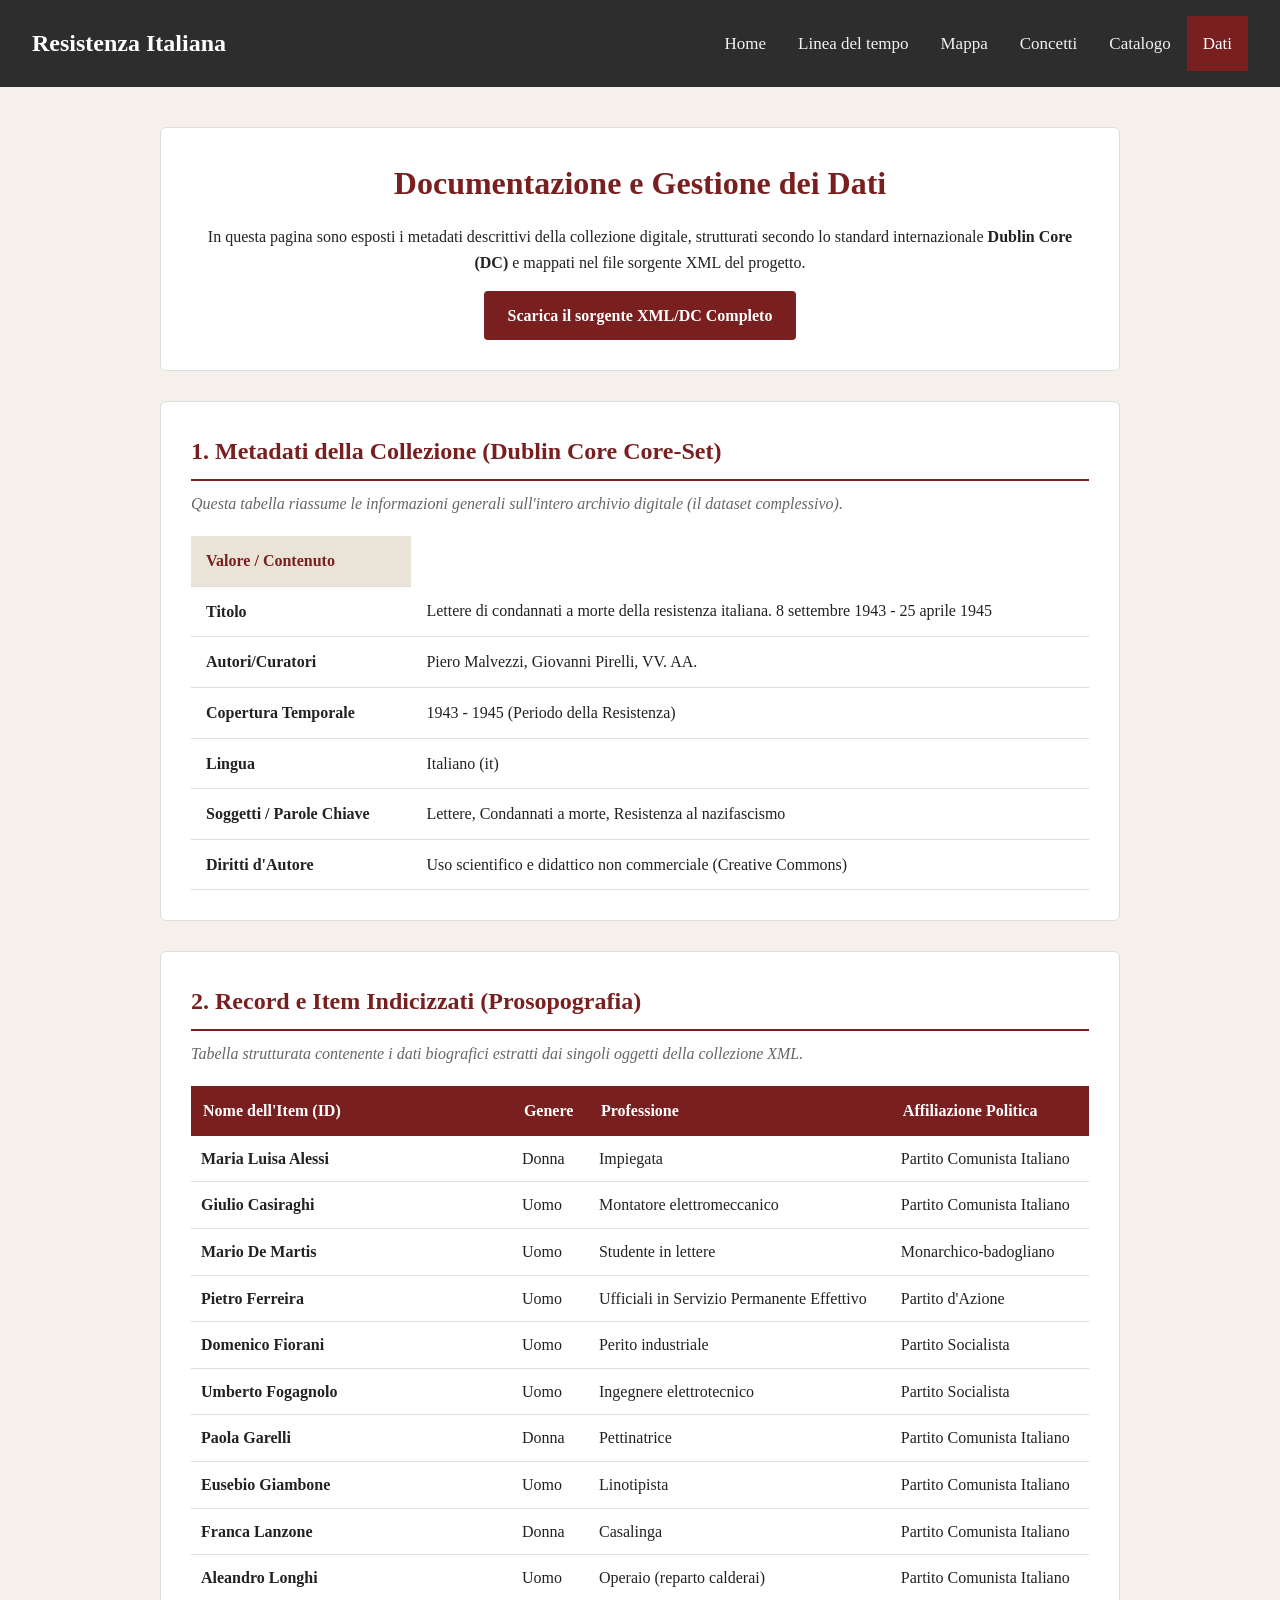
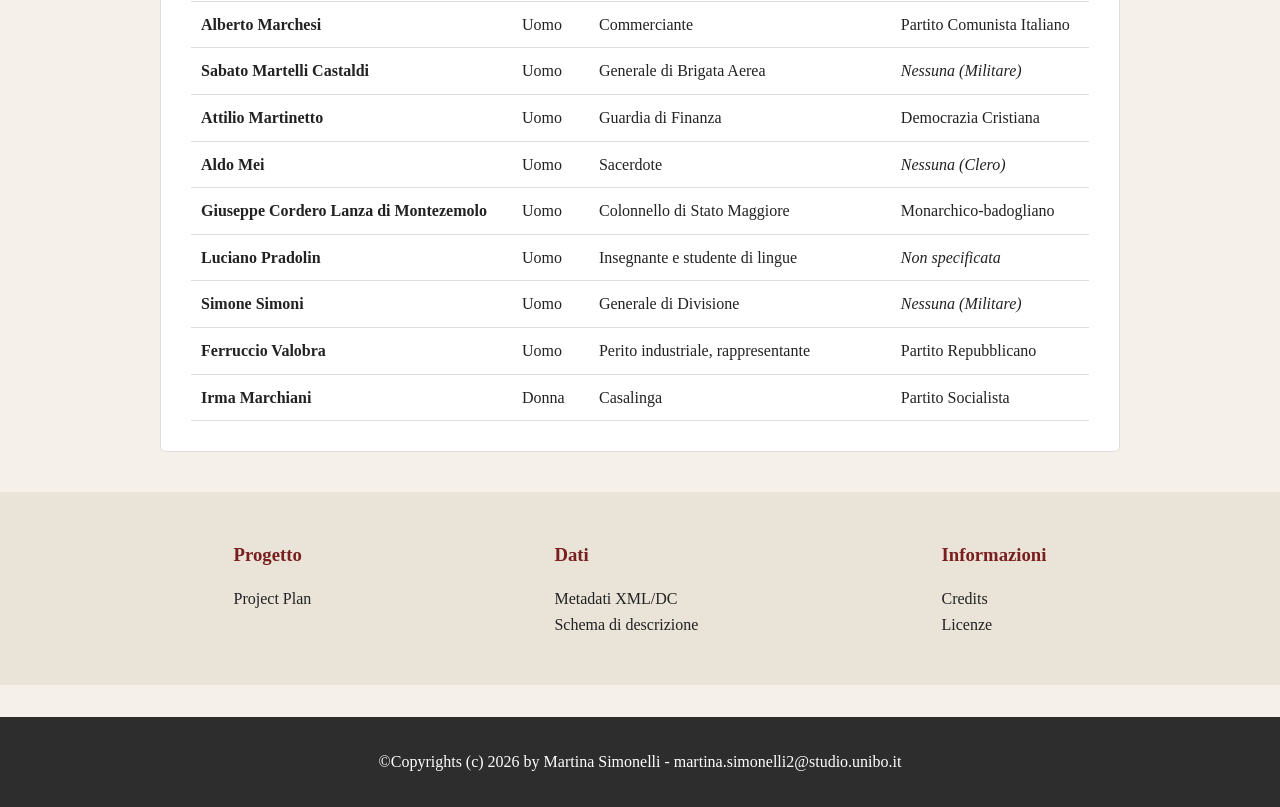
==== Digital Humanities/dati.html @ 3c90d602 "Add files via upload" ====
<!DOCTYPE html>
<html lang="it">
<head>
  <meta charset="UTF-8">
  <meta name="viewport" content="width=device-width, initial-scale=1.0">
  <title>Dati e Metadati del Progetto - Resistenza Italiana</title>
  <link rel="stylesheet" type="text/css" href="dati.css" />
</head>
<body>

  <header>
    <div class="logo">Resistenza Italiana</div>
    <div class="topnav">
      <a href="home.html">Home</a>
      <a href="linea_del_tempo.html">Linea del tempo</a>
      <a href="mappa.html">Mappa</a>
      <a href="concetti.html">Concetti</a>
      <a href="catalogo.html">Catalogo</a>
      <a class="active" href="dati.html">Dati</a>
    </div>
  </header>

  <main class="dati-container">
    
    <div class="dati-intro">
      <h1>Documentazione e Gestione dei Dati</h1>
      <p>In questa pagina sono esposti i metadati descrittivi della collezione digitale, strutturati secondo lo standard internazionale <strong>Dublin Core (DC)</strong> e mappati nel file sorgente XML del progetto.</p>
      <a href="metadati-progetto.xml" target="_blank" class="xml-button"> Scarica il sorgente XML/DC Completo</a>
    </div>

    <section class="dati-section">
      <h2>1. Metadati della Collezione (Dublin Core Core-Set)</h2>
      <p class="section-desc">Questa tabella riassume le informazioni generali sull'intero archivio digitale (il dataset complessivo).</p>
      
      <table class="metadata-table">
        <thead>
          <tr>
            <th>Valore / Contenuto</th>
          </tr>
        </thead>
        <tbody>
          <tr>
            <td><strong>Titolo</strong></td>
            <td>Lettere di condannati a morte della resistenza italiana. 8 settembre 1943 - 25 aprile 1945</td>
          </tr>
          <tr>
            <td><strong>Autori/Curatori</strong></td>
            <td>Piero Malvezzi, Giovanni Pirelli, VV. AA.</td>
          </tr>
          <tr>
            <td><strong>Copertura Temporale</strong></td>
            <td>1943 - 1945 (Periodo della Resistenza)</td>
          </tr>
          <tr>
            <td><strong>Lingua</strong></td>
            <td>Italiano (it)</td>
          </tr>
          <tr>
            <td><strong>Soggetti / Parole Chiave</strong></td>
            <td>Lettere, Condannati a morte, Resistenza al nazifascismo</td>
          </tr>
          <tr>
            <td><strong>Diritti d'Autore</strong></td>
            <td>Uso scientifico e didattico non commerciale (Creative Commons)</td>
          </tr>
        </tbody>
      </table>
    </section>

    <section class="dati-section">
      <h2>2. Record e Item Indicizzati (Prosopografia)</h2>
      <p class="section-desc">Tabella strutturata contenente i dati biografici estratti dai singoli oggetti della collezione XML.</p>

      <table id="metadataTable">
        <thead>
          <tr>
            <th>Nome dell'Item (ID)</th>
            <th>Genere</th>
            <th>Professione</th>
            <th>Affiliazione Politica</th>
          </tr>
        </thead>
        <tbody>
          <tr>
            <td><strong>Maria Luisa Alessi</strong></td>
            <td>Donna</td>
            <td>Impiegata</td>
            <td>Partito Comunista Italiano</td>
          </tr>
          <tr>
            <td><strong>Giulio Casiraghi</strong></td>
            <td>Uomo</td>
            <td>Montatore elettromeccanico</td>
            <td>Partito Comunista Italiano</td>
          </tr>
          <tr>
            <td><strong>Mario De Martis</strong></td>
            <td>Uomo</td>
            <td>Studente in lettere</td>
            <td>Monarchico-badogliano</td>
          </tr>
          <tr>
            <td><strong>Pietro Ferreira</strong></td>
            <td>Uomo</td>
            <td>Ufficiali in Servizio Permanente Effettivo</td>
            <td>Partito d'Azione</td>
          </tr>
          <tr>
            <td><strong>Domenico Fiorani</strong></td>
            <td>Uomo</td>
            <td>Perito industriale</td>
            <td>Partito Socialista</td>
          </tr>
          <tr>
            <td><strong>Umberto Fogagnolo</strong></td>
            <td>Uomo</td>
            <td>Ingegnere elettrotecnico</td>
            <td>Partito Socialista</td>
          </tr>
          <tr>
            <td><strong>Paola Garelli</strong></td>
            <td>Donna</td>
            <td>Pettinatrice</td>
            <td>Partito Comunista Italiano</td>
          </tr>
          <tr>
            <td><strong>Eusebio Giambone</strong></td>
            <td>Uomo</td>
            <td>Linotipista</td>
            <td>Partito Comunista Italiano</td>
          </tr>
          <tr>
            <td><strong>Franca Lanzone</strong></td>
            <td>Donna</td>
            <td>Casalinga</td>
            <td>Partito Comunista Italiano</td>
          </tr>
          <tr>
            <td><strong>Aleandro Longhi</strong></td>
            <td>Uomo</td>
            <td>Operaio (reparto calderai)</td>
            <td>Partito Comunista Italiano</td>
          </tr>
          <tr>
            <td><strong>Alberto Marchesi</strong></td>
            <td>Uomo</td>
            <td>Commerciante</td>
            <td>Partito Comunista Italiano</td>
          </tr>
          <tr>
            <td><strong>Sabato Martelli Castaldi</strong></td>
            <td>Uomo</td>
            <td>Generale di Brigata Aerea</td>
            <td><em>Nessuna (Militare)</em></td>
          </tr>
          <tr>
            <td><strong>Attilio Martinetto</strong></td>
            <td>Uomo</td>
            <td>Guardia di Finanza</td>
            <td>Democrazia Cristiana</td>
          </tr>
          <tr>
            <td><strong>Aldo Mei</strong></td>
            <td>Uomo</td>
            <td>Sacerdote</td>
            <td><em>Nessuna (Clero)</em></td>
          </tr>
          <tr>
            <td><strong>Giuseppe Cordero Lanza di Montezemolo</strong></td>
            <td>Uomo</td>
            <td>Colonnello di Stato Maggiore</td>
            <td>Monarchico-badogliano</td>
          </tr>
          <tr>
            <td><strong>Luciano Pradolin</strong></td>
            <td>Uomo</td>
            <td>Insegnante e studente di lingue</td>
            <td><em>Non specificata</em></td>
          </tr>
          <tr>
            <td><strong>Simone Simoni</strong></td>
            <td>Uomo</td>
            <td>Generale di Divisione</td>
            <td><em>Nessuna (Militare)</em></td>
          </tr>
          <tr>
            <td><strong>Ferruccio Valobra</strong></td>
            <td>Uomo</td>
            <td>Perito industriale, rappresentante</td>
            <td>Partito Repubblicano</td>
          </tr>
          <tr>
            <td><strong>Irma Marchiani</strong></td>
            <td>Donna</td>
            <td>Casalinga</td>
            <td>Partito Socialista</td>
          </tr>
        </tbody>
      </table>
    </section>

  </main>


  <section class="pre-footer">
    <div class="pre-footer-column">
      <h3>Progetto</h3>
      <ul>
        <li><a href="project-plan.html">Project Plan</a></li>
      </ul>
    </div>
    <div class="pre-footer-column">
      <h3>Dati</h3>
      <ul>
        <li><a href="metadati-progetto.xml">Metadati XML/DC</a></li>
        <li><a href="xml.html">Schema di descrizione</a></li>
      </ul>
    </div>
    <div class="pre-footer-column">
      <h3>Informazioni</h3>
      <ul>
            <li><a href="credits.html">Credits</a></li>
            <li><a href="licenze.html">Licenze</a></li>
        </ul>
    </div>
  </section>

  <footer >
    <p>©Copyrights (c) 2026 by Martina Simonelli - martina.simonelli2@studio.unibo.it</p>
  </footer>

</body>
</html>
---- Digital Humanities/dati.css ----
/* ==========================================================================
   RESET GENERALE E REGOLE BASE (Ereditate dal tuo layout)
   ========================================================================== */
* {
  margin: 0;
  padding: 0;
  box-sizing: border-box;
}

body {
  font-family: Georgia, serif;
  background-color: #f5f1ea;
  color: #222;
  line-height: 1.6;
}

/* NAVBAR (Uguale alle altre pagine) */
header {
  position: sticky;
  top: 0;
  z-index: 1000;
  background-color: #2d2d2d;
  color: white;
  padding: 1rem 2rem;
  display: flex;
  justify-content: space-between;
  align-items: center;
}

.logo {
  font-size: 1.5rem;
  font-weight: bold;
}

.topnav a {
  float: left;
  color: #f2f2f2;
  text-align: center;
  padding: 14px 16px;
  text-decoration: none;
  font-size: 17px;
}

.topnav a:hover {
  background-color: #ddd;
  color: black;
}

.topnav a.active {
  background-color: #7a1f1f;
  color: white;
}

/* ==========================================================================
   CONTENUTI PAGINA DATI
   ========================================================================== */
.dati-container {
  max-width: 1000px;
  margin: 40px auto;
  padding: 0 20px;
}

.dati-intro {
  background-color: white;
  padding: 30px;
  border-radius: 6px;
  border: 1px solid #ddd;
  margin-bottom: 30px;
  text-align: center;
}

.dati-intro h1 {
  color: #7a1f1f;
  margin-bottom: 15px;
}

/* Pulsante per scaricare l'XML */
.xml-button {
  display: inline-block;
  background-color: #7a1f1f;
  color: white;
  text-decoration: none;
  padding: 12px 24px;
  border-radius: 4px;
  font-weight: bold;
  margin-top: 15px;
  transition: background-color 0.2s;
}

.xml-button:hover {
  background-color: #5a1616;
}

/* SEZIONI */
.dati-section {
  background-color: white;
  padding: 30px;
  border-radius: 6px;
  border: 1px solid #ddd;
  margin-bottom: 30px;
}

.dati-section h2 {
  color: #7a1f1f;
  border-bottom: 2px solid #7a1f1f;
  padding-bottom: 8px;
  margin-bottom: 10px;
}

.section-desc {
  font-style: italic;
  color: #666;
  margin-bottom: 20px;
}

/* --- TABELLA METADATI DUBLIN CORE --- */
.metadata-table {
  width: 100%;
  border-collapse: collapse; /* Unisce i bordi delle celle */
  margin-top: 10px;
}

.metadata-table th, 
.metadata-table td {
  padding: 12px 15px;
  text-align: left;
  border-bottom: 1px solid #ddd;
}

.metadata-table th {
  background-color: #e9e3d8;
  color: #7a1f1f;
  font-weight: bold;
}

.metadata-table tr:hover {
  background-color: #fdfbf7; /* Effetto riga evidenziata al passaggio del mouse */
}

.data-page {
    max-width: 1200px;
    margin: 40px auto;
    padding: 0 20px;
}

.stats-grid {
    display: grid;
    grid-template-columns: repeat(auto-fit, minmax(180px,1fr));
    gap: 20px;
    margin-bottom: 40px;
}

.stat-card {
    background: white;
    border-left: 5px solid #7a1f1f;
    padding: 20px;
    box-shadow: 0 2px 6px rgba(0,0,0,.15);
}

.stat-number {
    display: block;
    font-size: 2rem;
    font-weight: bold;
    color: #7a1f1f;
}

.stat-label {
    color: #666;
}

#metadataTable {
    width: 100%;
    border-collapse: collapse;
    background: white;
}

#metadataTable th {
    background: #7a1f1f;
    color: white;
    padding: 12px;
    text-align: left;
}

#metadataTable td {
    padding: 10px;
    border-bottom: 1px solid #ddd;
}

#metadataTable tr:hover {
    background: #f8f4ee;
}

/* ==========================================================================
   FOOTER E PRE-FOOTER (Invariati)
   ========================================================================== */
.pre-footer {
  background-color: #e9e3d8;
  padding: 3rem 10%;
  display: flex;
  justify-content: space-around;
  flex-wrap: wrap;
  gap: 2rem;
}

.pre-footer-column h3 {
  color: #7a1f1f;
  margin-bottom: 1rem;
}

.pre-footer-column ul {
  list-style: none;
}

.pre-footer-column ul li a {
  color: #222;
  text-decoration: none;
}

.pre-footer-column ul li a:hover {
  text-decoration: underline;
}


    footer {
      background-color: #2d2d2d;
      color: white;
      text-align: center;
      padding: 2rem;
      margin-top: 2rem;
    }

    @media (max-width: 768px) {
      
      header {
        flex-direction: column;
        gap: 1rem;
      }
    }
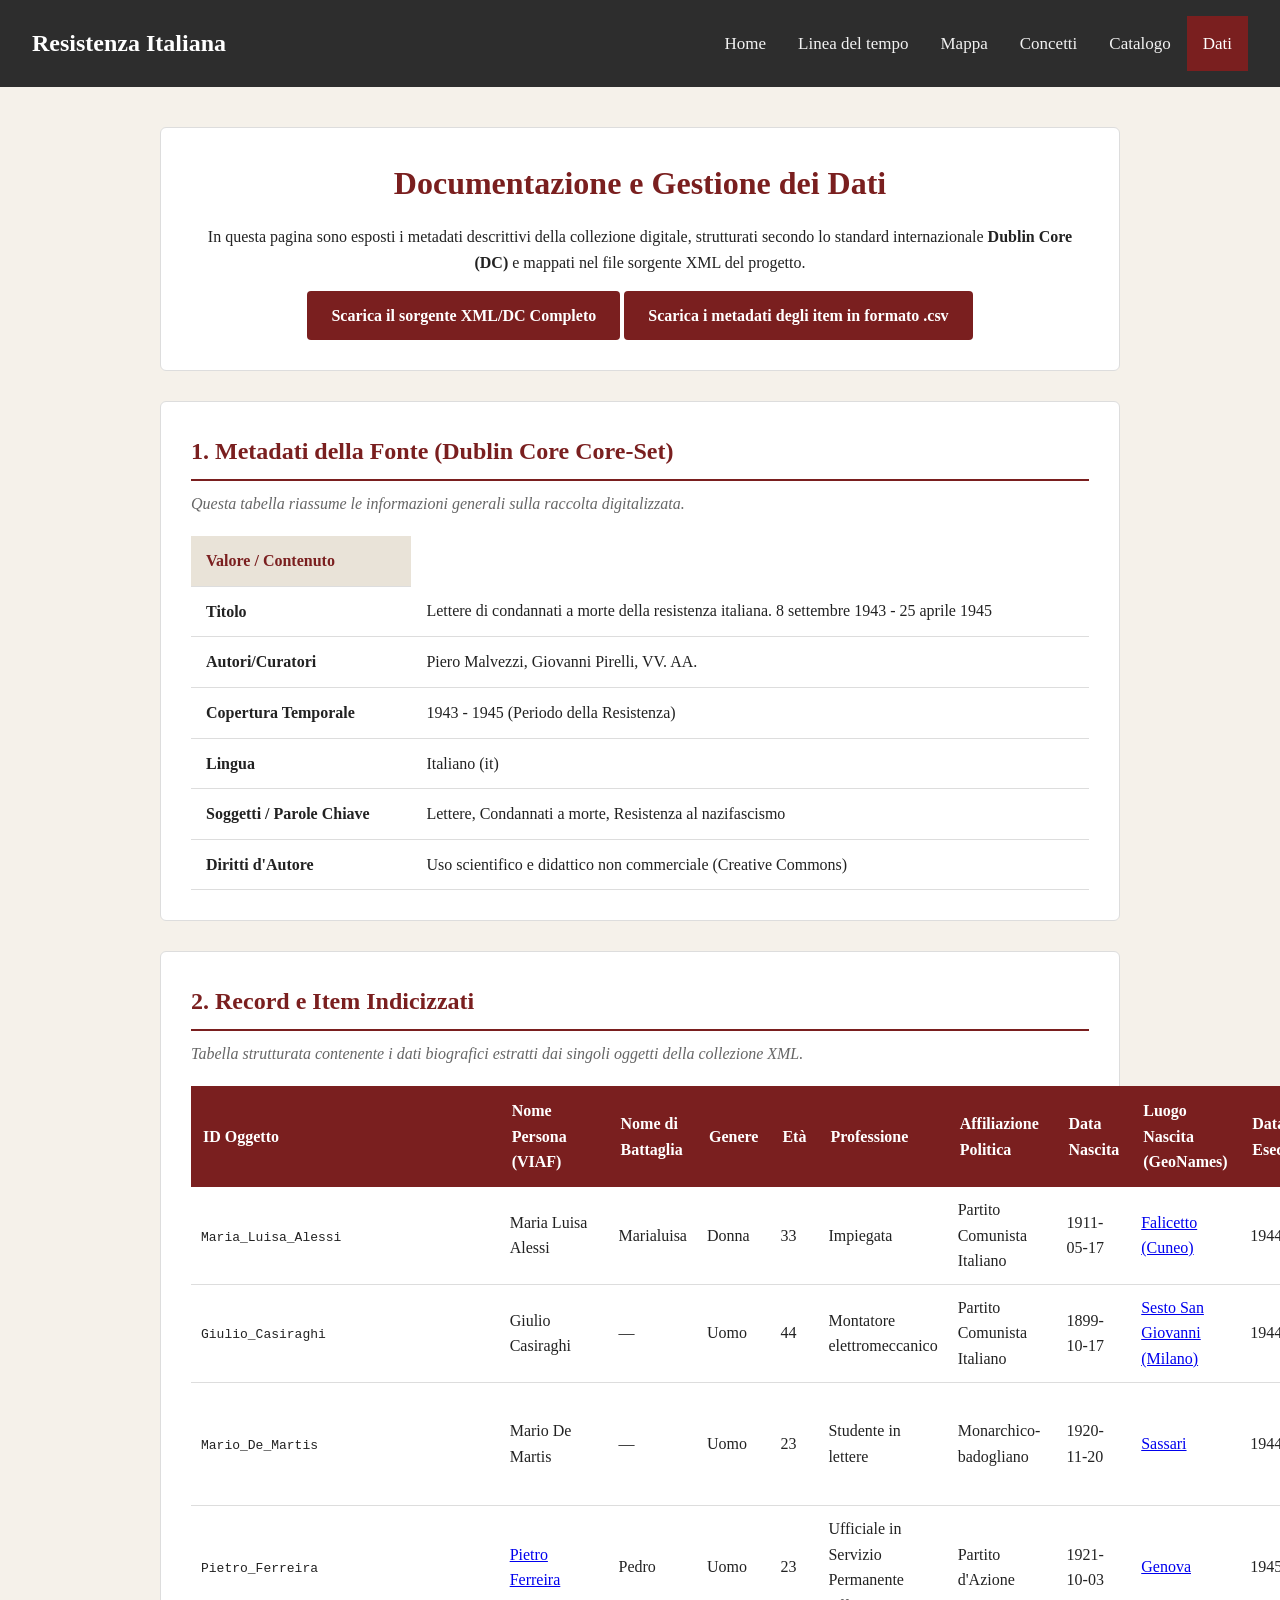
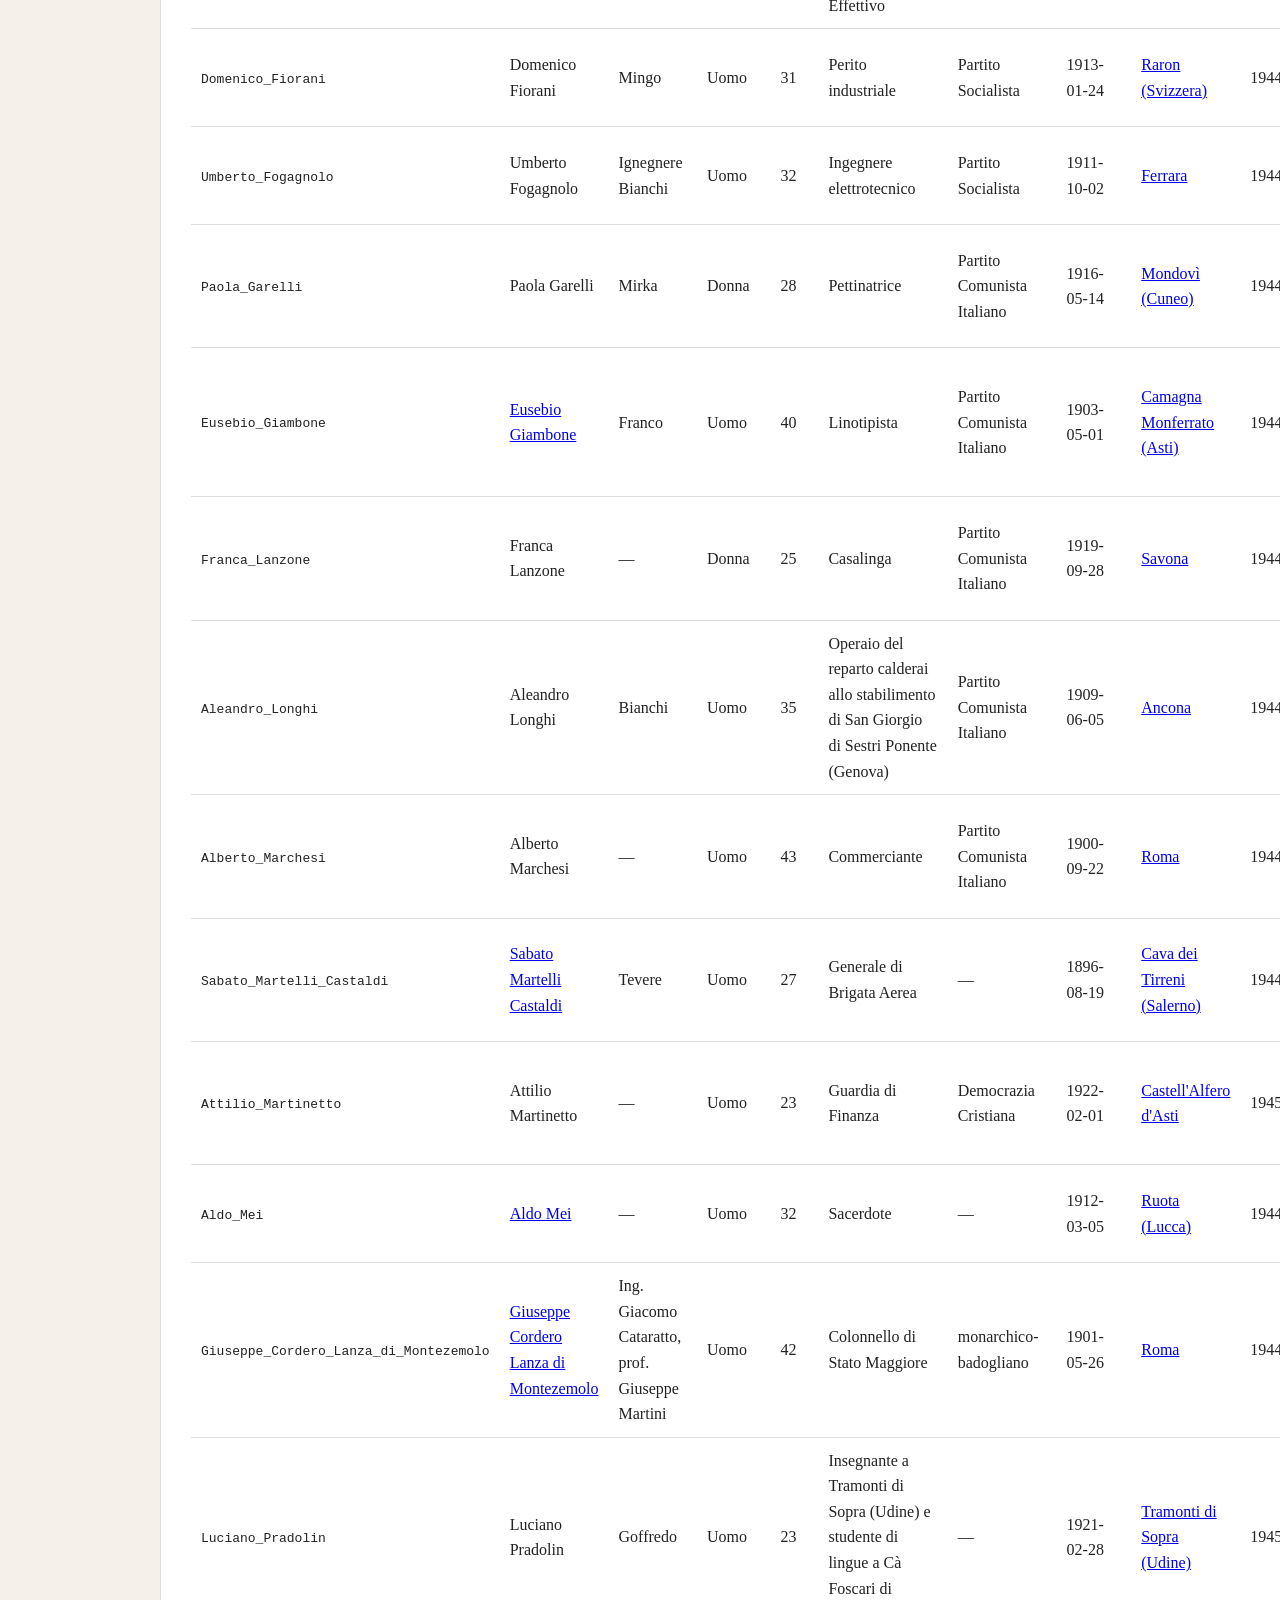
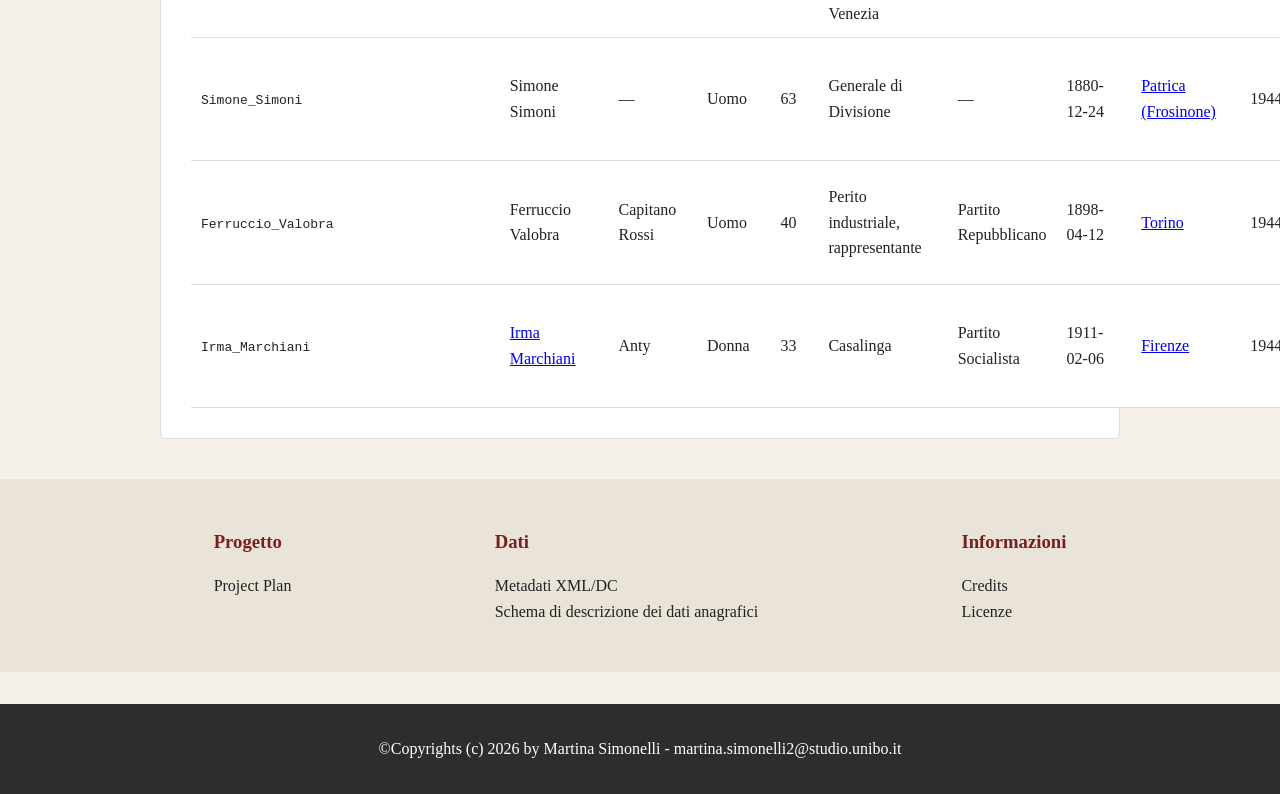
==== commit afbbe9e9: "Enhance dati.html with CSV download link and updates Added a link to download item metadata in CSV f" ====
--- a/Digital Humanities/dati.html
+++ b/Digital Humanities/dati.html
@@ -26,11 +26,12 @@
       <h1>Documentazione e Gestione dei Dati</h1>
       <p>In questa pagina sono esposti i metadati descrittivi della collezione digitale, strutturati secondo lo standard internazionale <strong>Dublin Core (DC)</strong> e mappati nel file sorgente XML del progetto.</p>
       <a href="metadati-progetto.xml" target="_blank" class="xml-button"> Scarica il sorgente XML/DC Completo</a>
+      <a href="metadati.csv" target="_blank" class="xml-button">Scarica i metadati degli item in formato .csv</a>
     </div>
 
     <section class="dati-section">
-      <h2>1. Metadati della Collezione (Dublin Core Core-Set)</h2>
-      <p class="section-desc">Questa tabella riassume le informazioni generali sull'intero archivio digitale (il dataset complessivo).</p>
+      <h2>1. Metadati della Fonte (Dublin Core Core-Set)</h2>
+      <p class="section-desc">Questa tabella riassume le informazioni generali sulla raccolta digitalizzata.</p>
       
       <table class="metadata-table">
         <thead>
@@ -68,135 +69,295 @@
     </section>
 
     <section class="dati-section">
-      <h2>2. Record e Item Indicizzati (Prosopografia)</h2>
+      <h2>2. Record e Item Indicizzati</h2>
       <p class="section-desc">Tabella strutturata contenente i dati biografici estratti dai singoli oggetti della collezione XML.</p>
 
-      <table id="metadataTable">
-        <thead>
-          <tr>
-            <th>Nome dell'Item (ID)</th>
-            <th>Genere</th>
-            <th>Professione</th>
-            <th>Affiliazione Politica</th>
-          </tr>
-        </thead>
-        <tbody>
-          <tr>
-            <td><strong>Maria Luisa Alessi</strong></td>
-            <td>Donna</td>
-            <td>Impiegata</td>
-            <td>Partito Comunista Italiano</td>
-          </tr>
-          <tr>
-            <td><strong>Giulio Casiraghi</strong></td>
-            <td>Uomo</td>
-            <td>Montatore elettromeccanico</td>
-            <td>Partito Comunista Italiano</td>
-          </tr>
-          <tr>
-            <td><strong>Mario De Martis</strong></td>
-            <td>Uomo</td>
-            <td>Studente in lettere</td>
-            <td>Monarchico-badogliano</td>
-          </tr>
-          <tr>
-            <td><strong>Pietro Ferreira</strong></td>
-            <td>Uomo</td>
-            <td>Ufficiali in Servizio Permanente Effettivo</td>
-            <td>Partito d'Azione</td>
-          </tr>
-          <tr>
-            <td><strong>Domenico Fiorani</strong></td>
-            <td>Uomo</td>
-            <td>Perito industriale</td>
-            <td>Partito Socialista</td>
-          </tr>
-          <tr>
-            <td><strong>Umberto Fogagnolo</strong></td>
-            <td>Uomo</td>
-            <td>Ingegnere elettrotecnico</td>
-            <td>Partito Socialista</td>
-          </tr>
-          <tr>
-            <td><strong>Paola Garelli</strong></td>
-            <td>Donna</td>
-            <td>Pettinatrice</td>
-            <td>Partito Comunista Italiano</td>
-          </tr>
-          <tr>
-            <td><strong>Eusebio Giambone</strong></td>
-            <td>Uomo</td>
-            <td>Linotipista</td>
-            <td>Partito Comunista Italiano</td>
-          </tr>
-          <tr>
-            <td><strong>Franca Lanzone</strong></td>
-            <td>Donna</td>
-            <td>Casalinga</td>
-            <td>Partito Comunista Italiano</td>
-          </tr>
-          <tr>
-            <td><strong>Aleandro Longhi</strong></td>
-            <td>Uomo</td>
-            <td>Operaio (reparto calderai)</td>
-            <td>Partito Comunista Italiano</td>
-          </tr>
-          <tr>
-            <td><strong>Alberto Marchesi</strong></td>
-            <td>Uomo</td>
-            <td>Commerciante</td>
-            <td>Partito Comunista Italiano</td>
-          </tr>
-          <tr>
-            <td><strong>Sabato Martelli Castaldi</strong></td>
-            <td>Uomo</td>
-            <td>Generale di Brigata Aerea</td>
-            <td><em>Nessuna (Militare)</em></td>
-          </tr>
-          <tr>
-            <td><strong>Attilio Martinetto</strong></td>
-            <td>Uomo</td>
-            <td>Guardia di Finanza</td>
-            <td>Democrazia Cristiana</td>
-          </tr>
-          <tr>
-            <td><strong>Aldo Mei</strong></td>
-            <td>Uomo</td>
-            <td>Sacerdote</td>
-            <td><em>Nessuna (Clero)</em></td>
-          </tr>
-          <tr>
-            <td><strong>Giuseppe Cordero Lanza di Montezemolo</strong></td>
-            <td>Uomo</td>
-            <td>Colonnello di Stato Maggiore</td>
-            <td>Monarchico-badogliano</td>
-          </tr>
-          <tr>
-            <td><strong>Luciano Pradolin</strong></td>
-            <td>Uomo</td>
-            <td>Insegnante e studente di lingue</td>
-            <td><em>Non specificata</em></td>
-          </tr>
-          <tr>
-            <td><strong>Simone Simoni</strong></td>
-            <td>Uomo</td>
-            <td>Generale di Divisione</td>
-            <td><em>Nessuna (Militare)</em></td>
-          </tr>
-          <tr>
-            <td><strong>Ferruccio Valobra</strong></td>
-            <td>Uomo</td>
-            <td>Perito industriale, rappresentante</td>
-            <td>Partito Repubblicano</td>
-          </tr>
-          <tr>
-            <td><strong>Irma Marchiani</strong></td>
-            <td>Donna</td>
-            <td>Casalinga</td>
-            <td>Partito Socialista</td>
-          </tr>
-        </tbody>
-      </table>
+     <table id="metadataTable">
+  <thead>
+    <tr>
+      <th>ID Oggetto</th>
+      <th>Nome Persona (VIAF)</th>
+      <th>Nome di Battaglia</th>
+      <th>Genere</th>
+      <th>Età</th>
+      <th>Professione</th>
+      <th>Affiliazione Politica</th>
+      <th>Data Nascita</th>
+      <th>Luogo Nascita (GeoNames)</th>
+      <th>Data Esecuzione</th>
+      <th>Luogo Esecuzione (GeoNames)</th>
+      <th>Decorazioni</th>
+    </tr>
+  </thead>
+  <tbody>
+    <tr>
+      <td><code>Maria_Luisa_Alessi</code></td>
+      <td>Maria Luisa Alessi</td>
+      <td>Marialuisa</td>
+      <td>Donna</td>
+      <td>33</td>
+      <td>Impiegata</td>
+      <td>Partito Comunista Italiano</td>
+      <td>1911-05-17</td>
+      <td><a href="https://www.geonames.org/8950411/falicetto.html" target="_blank">Falicetto (Cuneo)</a></td>
+      <td>1944-11-26</td>
+      <td><a href="https://www.geonames.org/3177700/cuneo.html" target="_blank">Piazzale della stazione di Cuneo</a></td>
+      <td>—</td>
+    </tr>
+    <tr>
+      <td><code>Giulio_Casiraghi</code></td>
+      <td>Giulio Casiraghi</td>
+      <td>—</td>
+      <td>Uomo</td>
+      <td>44</td>
+      <td>Montatore elettromeccanico</td>
+      <td>Partito Comunista Italiano</td>
+      <td>1899-10-17</td>
+      <td><a href="https://www.geonames.org/3166598/sesto-san-giovanni.html" target="_blank">Sesto San Giovanni (Milano)</a></td>
+      <td>1944-08-10</td>
+      <td><a href="https://www.geonames.org/3173435/milan.html" target="_blank">Piazzale Loreto a Milano</a></td>
+      <td>—</td>
+    </tr>
+    <tr>
+      <td><code>Mario_De_Martis</code></td>
+      <td>Mario De Martis</td>
+      <td>—</td>
+      <td>Uomo</td>
+      <td>23</td>
+      <td>Studente in lettere</td>
+      <td>Monarchico-badogliano</td>
+      <td>1920-11-20</td>
+      <td><a href="https://www.geonames.org/3167096/sassari.html" target="_blank">Sassari</a></td>
+      <td>1944-06-03</td>
+      <td><a href="https://www.geonames.org/3169070/rome.html" target="_blank">Spalti del Forte Bravetta a Roma</a></td>
+      <td>—</td>
+    </tr>
+    <tr>
+      <td><code>Pietro_Ferreira</code></td>
+      <td><a href="http://viaf.org/viaf/8295175417522304080007" target="_blank">Pietro Ferreira</a></td>
+      <td>Pedro</td>
+      <td>Uomo</td>
+      <td>23</td>
+      <td>Ufficiale in Servizio Permanente Effettivo</td>
+      <td>Partito d'Azione</td>
+      <td>1921-10-03</td>
+      <td><a href="https://www.geonames.org/3176219/genoa.html" target="_blank">Genova</a></td>
+      <td>1945-01-23</td>
+      <td><a href="https://www.geonames.org/3165524/turin.html" target="_blank">Poligono Nazionale del Martinetto a Torino</a></td>
+      <td>Medaglia d'Oro al Valor Militare</td>
+    </tr>
+    <tr>
+      <td><code>Domenico_Fiorani</code></td>
+      <td>Domenico Fiorani</td>
+      <td>Mingo</td>
+      <td>Uomo</td>
+      <td>31</td>
+      <td>Perito industriale</td>
+      <td>Partito Socialista</td>
+      <td>1913-01-24</td>
+      <td><a href="https://www.geonames.org/2659098/raron.html" target="_blank">Raron (Svizzera)</a></td>
+      <td>1944-08-10</td>
+      <td><a href="https://www.geonames.org/3173435/milan.html" target="_blank">Piazzale Loreto a Milano</a></td>
+      <td>—</td>
+    </tr>
+    <tr>
+      <td><code>Umberto_Fogagnolo</code></td>
+      <td>Umberto Fogagnolo</td>
+      <td>Ignegnere Bianchi</td>
+      <td>Uomo</td>
+      <td>32</td>
+      <td>Ingegnere elettrotecnico</td>
+      <td>Partito Socialista</td>
+      <td>1911-10-02</td>
+      <td><a href="https://www.geonames.org/3177090/ferrara.html" target="_blank">Ferrara</a></td>
+      <td>1944-08-10</td>
+      <td><a href="https://www.geonames.org/3173435/milan.html" target="_blank">Piazzale Loreto a Milano</a></td>
+      <td>—</td>
+    </tr>
+    <tr>
+      <td><code>Paola_Garelli</code></td>
+      <td>Paola Garelli</td>
+      <td>Mirka</td>
+      <td>Donna</td>
+      <td>28</td>
+      <td>Pettinatrice</td>
+      <td>Partito Comunista Italiano</td>
+      <td>1916-05-14</td>
+      <td><a href="https://www.geonames.org/3173162/mondovi.html" target="_blank">Mondovì (Cuneo)</a></td>
+      <td>1944-11-01</td>
+      <td><a href="https://www.geonames.org/3167022/savona.html" target="_blank">Fossato della Fortezza ex Priamar di Savona</a></td>
+      <td>—</td>
+    </tr>
+    <tr>
+      <td><code>Eusebio_Giambone</code></td>
+      <td><a href="http://viaf.org/viaf/90206995" target="_blank">Eusebio Giambone</a></td>
+      <td>Franco</td>
+      <td>Uomo</td>
+      <td>40</td>
+      <td>Linotipista</td>
+      <td>Partito Comunista Italiano</td>
+      <td>1903-05-01</td>
+      <td><a href="https://www.geonames.org/6543512/camagna-monferrato.html" target="_blank">Camagna Monferrato (Asti)</a></td>
+      <td>1944-04-05</td>
+      <td><a href="https://www.geonames.org/3165524/turin.html" target="_blank">Poligono Nazionale del Martinetto a Torino</a></td>
+      <td>Medaglia d'Oro e d'Argento al Valor Militare</td>
+    </tr>
+    <tr>
+      <td><code>Franca_Lanzone</code></td>
+      <td>Franca Lanzone</td>
+      <td>—</td>
+      <td>Donna</td>
+      <td>25</td>
+      <td>Casalinga</td>
+      <td>Partito Comunista Italiano</td>
+      <td>1919-09-28</td>
+      <td><a href="https://www.geonames.org/3167022/savona.html" target="_blank">Savona</a></td>
+      <td>1944-11-01</td>
+      <td><a href="https://www.geonames.org/3167022/savona.html" target="_blank">Fossato della Fortezza ex Priamar di Savona</a></td>
+      <td>—</td>
+    </tr>
+    <tr>
+      <td><code>Aleandro_Longhi</code></td>
+      <td>Aleandro Longhi</td>
+      <td>Bianchi</td>
+      <td>Uomo</td>
+      <td>35</td>
+      <td>Operaio del reparto calderai allo stabilimento di San Giorgio di Sestri Ponente (Genova)</td>
+      <td>Partito Comunista Italiano</td>
+      <td>1909-06-05</td>
+      <td><a href="https://www.geonames.org/3183089/ancona.html" target="_blank">Ancona</a></td>
+      <td>1944-07-29</td>
+      <td><a href="https://www.geonames.org/3176219/genoa.html" target="_blank">Forte San Giuliano a Genova</a></td>
+      <td>—</td>
+    </tr>
+    <tr>
+      <td><code>Alberto_Marchesi</code></td>
+      <td>Alberto Marchesi</td>
+      <td>—</td>
+      <td>Uomo</td>
+      <td>43</td>
+      <td>Commerciante</td>
+      <td>Partito Comunista Italiano</td>
+      <td>1900-09-22</td>
+      <td><a href="https://www.geonames.org/3169070/rome.html" target="_blank">Roma</a></td>
+      <td>1944-03-24</td>
+      <td><a href="https://www.geonames.org/3169070/rome.html" target="_blank">Fosse Ardeatine</a></td>
+      <td>Medaglia d'Oro al Valor Militare</td>
+    </tr>
+    <tr>
+      <td><code>Sabato_Martelli_Castaldi</code></td>
+      <td><a href="http://viaf.org/viaf/69762822" target="_blank">Sabato Martelli Castaldi</a></td>
+      <td>Tevere</td>
+      <td>Uomo</td>
+      <td>27</td>
+      <td>Generale di Brigata Aerea</td>
+      <td>—</td>
+      <td>1896-08-19</td>
+      <td><a href="https://www.geonames.org/3179337/cava-de-tirreni.html" target="_blank">Cava dei Tirreni (Salerno)</a></td>
+      <td>1944-03-24</td>
+      <td><a href="https://www.geonames.org/3169070/rome.html" target="_blank">Fosse Ardeatine</a></td>
+      <td>Medaglia d'Oro al Valor Militare</td>
+    </tr>
+    <tr>
+      <td><code>Attilio_Martinetto</code></td>
+      <td>Attilio Martinetto</td>
+      <td>—</td>
+      <td>Uomo</td>
+      <td>23</td>
+      <td>Guardia di Finanza</td>
+      <td>Democrazia Cristiana</td>
+      <td>1922-02-01</td>
+      <td><a href="https://www.geonames.org/3179663/castell-alfero.html" target="_blank">Castell'Alfero d'Asti</a></td>
+      <td>1945-04-25</td>
+      <td><a href="https://www.geonames.org/3177700/cuneo.html" target="_blank">Cimitero Vecchio detto Gessi a Cuneo</a></td>
+      <td>—</td>
+    </tr>
+    <tr>
+      <td><code>Aldo_Mei</code></td>
+      <td><a href="http://viaf.org/viaf/307333499" target="_blank">Aldo Mei</a></td>
+      <td>—</td>
+      <td>Uomo</td>
+      <td>32</td>
+      <td>Sacerdote</td>
+      <td>—</td>
+      <td>1912-03-05</td>
+      <td><a href="https://www.geonames.org/3168792/ruota.html" target="_blank">Ruota (Lucca)</a></td>
+      <td>1944-08-04</td>
+      <td><a href="https://www.geonames.org/3174530/lucca.html" target="_blank">Fuori Porta Elisa di Lucca</a></td>
+      <td>—</td>
+    </tr>
+    <tr>
+      <td><code>Giuseppe_Cordero_Lanza_di_Montezemolo</code></td>
+      <td><a href="http://viaf.org/viaf/103341749" target="_blank">Giuseppe Cordero Lanza di Montezemolo</a></td>
+      <td>Ing. Giacomo Cataratto, prof. Giuseppe Martini</td>
+      <td>Uomo</td>
+      <td>42</td>
+      <td>Colonnello di Stato Maggiore</td>
+      <td>monarchico-badogliano</td>
+      <td>1901-05-26</td>
+      <td><a href="https://www.geonames.org/3169070/rome.html" target="_blank">Roma</a></td>
+      <td>1944-03-24</td>
+      <td><a href="https://www.geonames.org/3169070/rome.html" target="_blank">Fosse Ardeatine</a></td>
+      <td>Medaglia d'Oro al Valor Militare</td>
+    </tr>
+    <tr>
+      <td><code>Luciano_Pradolin</code></td>
+      <td>Luciano Pradolin</td>
+      <td>Goffredo</td>
+      <td>Uomo</td>
+      <td>23</td>
+      <td>Insegnante a Tramonti di Sopra (Udine) e studente di lingue a Cà Foscari di Venezia</td>
+      <td>—</td>
+      <td>1921-02-28</td>
+      <td><a href="https://www.geonames.org/3165326/tramonti-di-sopra.html" target="_blank">Tramonti di Sopra (Udine)</a></td>
+      <td>1945-02-11</td>
+      <td><a href="https://www.geonames.org/3165072/udine.html" target="_blank">Cimitero di Udine</a></td>
+      <td>—</td>
+    </tr>
+    <tr>
+      <td><code>Simone_Simoni</code></td>
+      <td>Simone Simoni</td>
+      <td>—</td>
+      <td>Uomo</td>
+      <td>63</td>
+      <td>Generale di Divisione</td>
+      <td>—</td>
+      <td>1880-12-24</td>
+      <td><a href="https://www.geonames.org/3171378/patrica.html" target="_blank">Patrica (Frosinone)</a></td>
+      <td>1944-03-24</td>
+      <td><a href="https://www.geonames.org/3169070/rome.html" target="_blank">Fosse Ardeatine</a></td>
+      <td>Medaglia d'Oro al Valor Militare</td>
+    </tr>
+    <tr>
+      <td><code>Ferruccio_Valobra</code></td>
+      <td>Ferruccio Valobra</td>
+      <td>Capitano Rossi</td>
+      <td>Uomo</td>
+      <td>40</td>
+      <td>Perito industriale, rappresentante</td>
+      <td>Partito Repubblicano</td>
+      <td>1898-04-12</td>
+      <td><a href="https://www.geonames.org/3165524/turin.html" target="_blank">Torino</a></td>
+      <td>1944-09-22</td>
+      <td><a href="https://www.geonames.org/3165524/turin.html" target="_blank">Poligono Nazionale del Martinetto a Torino</a></td>
+      <td>—</td>
+    </tr>
+    <tr>
+      <td><code>Irma_Marchiani</code></td>
+      <td><a href="http://viaf.org/viaf/90206995" target="_blank">Irma Marchiani</a></td>
+      <td>Anty</td>
+      <td>Donna</td>
+      <td>33</td>
+      <td>Casalinga</td>
+      <td>Partito Socialista</td>
+      <td>1911-02-06</td>
+      <td><a href="https://www.geonames.org/3176959/florence.html" target="_blank">Firenze</a></td>
+      <td>1944-11-26</td>
+      <td><a href="http://viaf.org/viaf/90206995" target="_blank">Carceri di Pavullo</a></td>
+      <td>Medaglia d'Oro al Valor Militare</td>
+    </tr>
+  </tbody>
+</table>
     </section>
 
   </main>
@@ -213,7 +374,7 @@
       <h3>Dati</h3>
       <ul>
         <li><a href="metadati-progetto.xml">Metadati XML/DC</a></li>
-        <li><a href="xml.html">Schema di descrizione</a></li>
+        <li><a href="xml.html">Schema di descrizione dei dati anagrafici</a></li>
       </ul>
     </div>
     <div class="pre-footer-column">
@@ -230,4 +391,4 @@
   </footer>
 
 </body>
-</html>+</html>
--- a/Digital Humanities/dati.css
+++ b/Digital Humanities/dati.css
@@ -1,6 +1,3 @@
-/* ==========================================================================
-   RESET GENERALE E REGOLE BASE (Ereditate dal tuo layout)
-   ========================================================================== */
 * {
   margin: 0;
   padding: 0;
@@ -14,7 +11,6 @@
   line-height: 1.6;
 }
 
-/* NAVBAR (Uguale alle altre pagine) */
 header {
   position: sticky;
   top: 0;
@@ -51,9 +47,6 @@
   color: white;
 }
 
-/* ==========================================================================
-   CONTENUTI PAGINA DATI
-   ========================================================================== */
 .dati-container {
   max-width: 1000px;
   margin: 40px auto;
@@ -74,7 +67,6 @@
   margin-bottom: 15px;
 }
 
-/* Pulsante per scaricare l'XML */
 .xml-button {
   display: inline-block;
   background-color: #7a1f1f;
@@ -91,7 +83,6 @@
   background-color: #5a1616;
 }
 
-/* SEZIONI */
 .dati-section {
   background-color: white;
   padding: 30px;
@@ -113,10 +104,9 @@
   margin-bottom: 20px;
 }
 
-/* --- TABELLA METADATI DUBLIN CORE --- */
 .metadata-table {
   width: 100%;
-  border-collapse: collapse; /* Unisce i bordi delle celle */
+  border-collapse: collapse; 
   margin-top: 10px;
 }
 
@@ -190,9 +180,6 @@
     background: #f8f4ee;
 }
 
-/* ==========================================================================
-   FOOTER E PRE-FOOTER (Invariati)
-   ========================================================================== */
 .pre-footer {
   background-color: #e9e3d8;
   padding: 3rem 10%;
@@ -235,4 +222,4 @@
         flex-direction: column;
         gap: 1rem;
       }
-    }+    }
